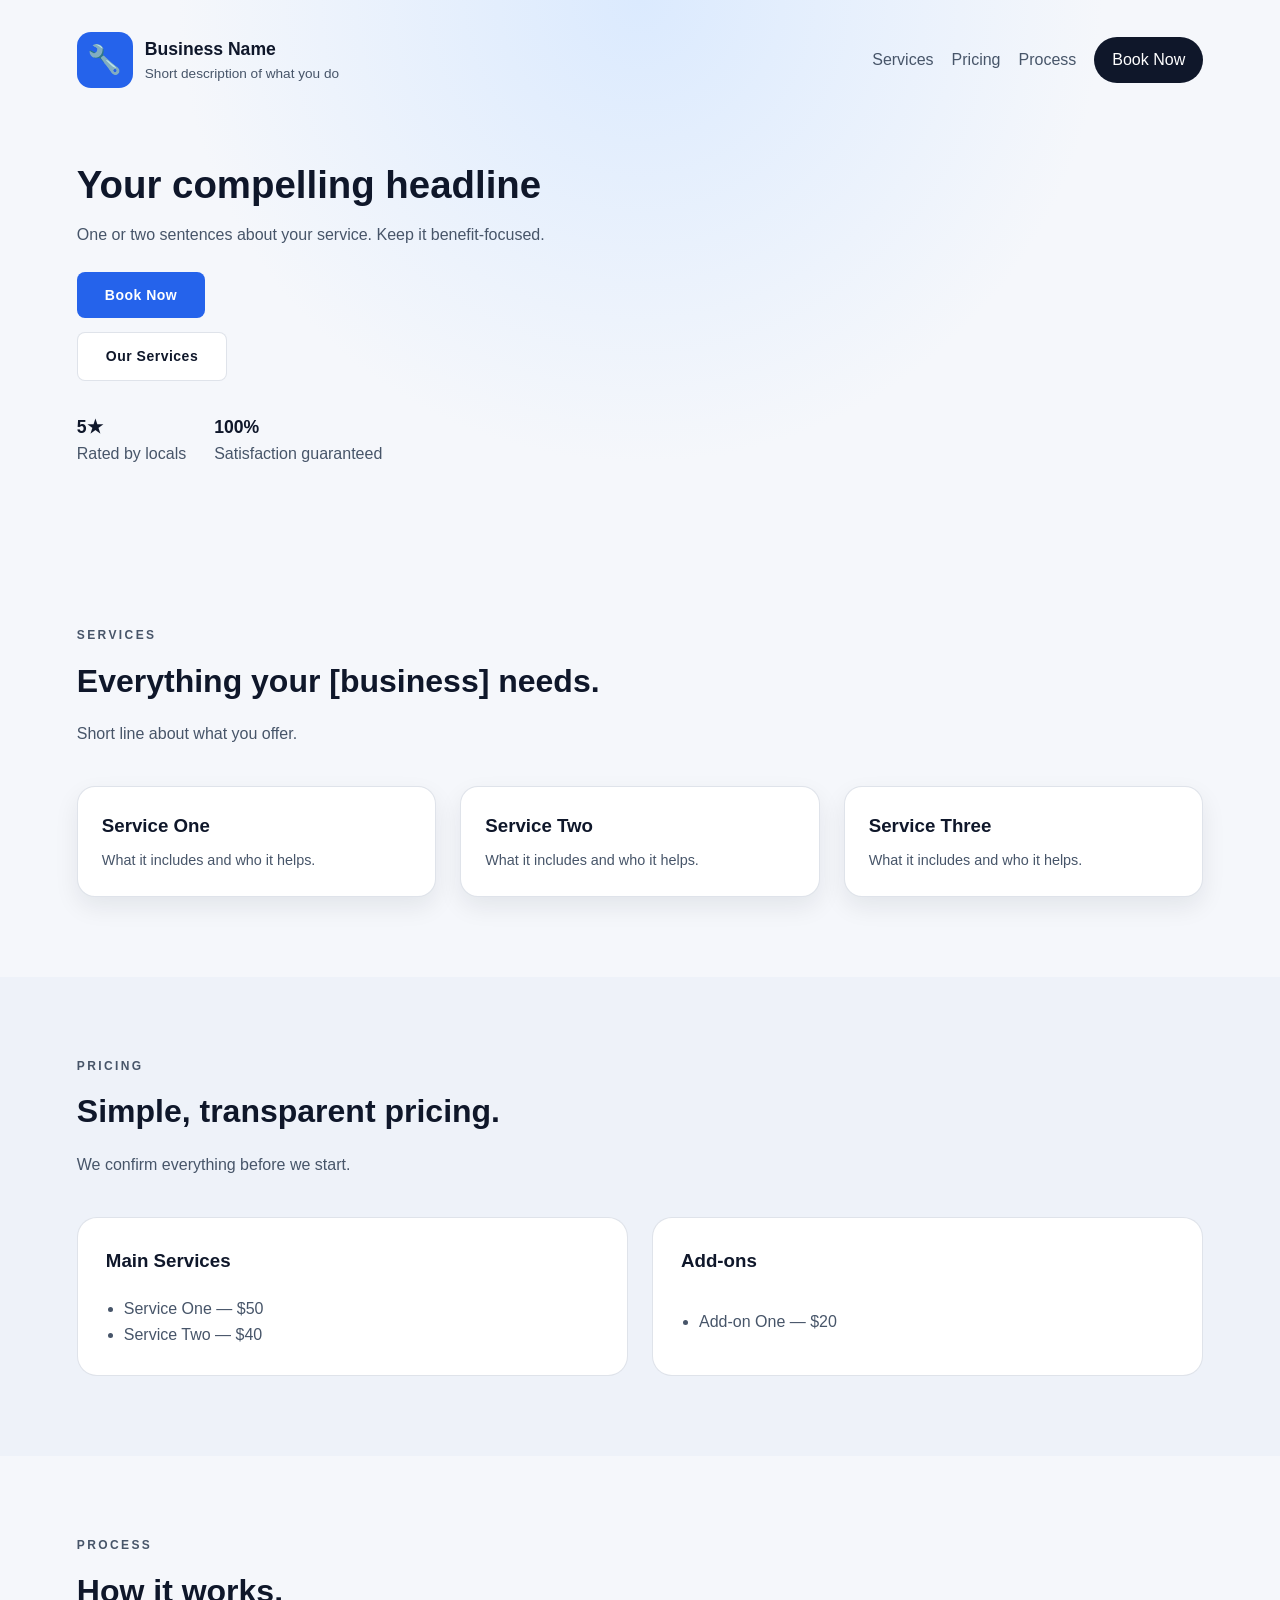
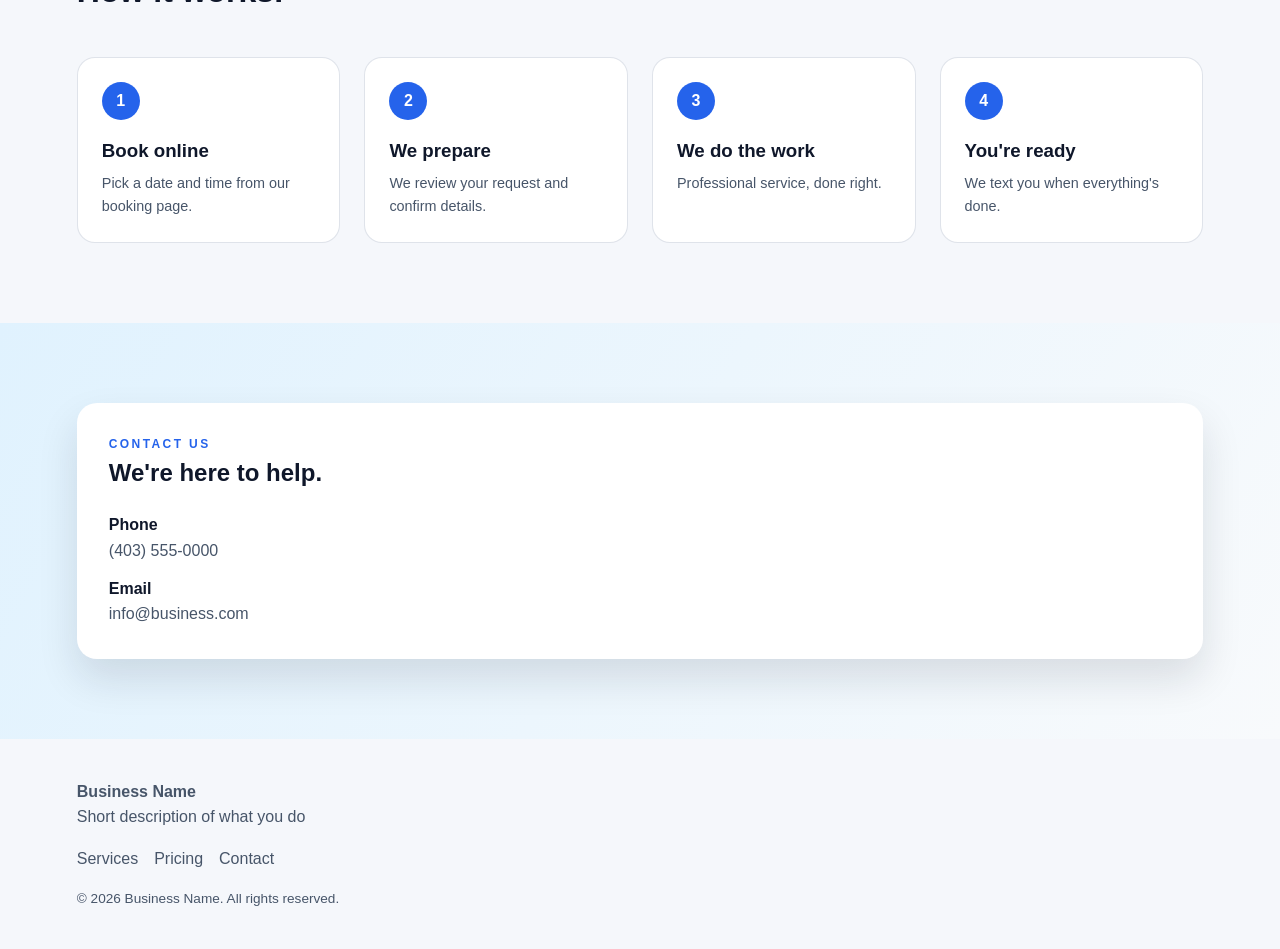
==== website/index.html @ dccd0f15 "initial template" ====
<!doctype html>
<html lang="en">
<head>
  <meta charset="UTF-8"/>
  <meta name="viewport" content="width=device-width, initial-scale=1"/>
  <title id="page-title">Loading...</title>
  <meta name="description" id="page-desc" content=""/>
  <link rel="stylesheet" href="styles.css"/>
  <script src="config.js"></script>
</head>
<body>

  <header class="site-header">
    <nav class="nav">
      <div class="brand">
        <img class="brand-mark" id="brand-logo" src="" alt="logo" style="display:none"/>
        <div class="brand-emoji" id="brand-emoji" style="display:none"></div>
        <div class="brand-text">
          <span class="brand-title" id="brand-name"></span>
          <span class="brand-subtitle" id="brand-tagline"></span>
        </div>
      </div>
      <button class="menu-toggle" aria-expanded="false" aria-controls="nav-links">Menu</button>
      <div id="nav-links" class="nav-links">
        <a href="#services">Services</a>
        <a href="#pricing">Pricing</a>
        <a href="#process">Process</a>
        <a class="nav-cta" id="nav-book" href="#">Book Now</a>
      </div>
    </nav>
    <section class="hero">
      <div class="hero-content">
        <h1 id="hero-headline"></h1>
        <p class="hero-subtitle" id="hero-sub"></p>
        <div class="hero-actions">
          <a class="btn primary" id="hero-book" href="#">Book Now</a>
          <a href="#services" class="btn ghost">Our Services</a>
        </div>
        <div class="hero-stats" id="hero-stats"></div>
      </div>
    </section>
  </header>

  <main>
    <section id="services" class="section">
      <div class="section-header">
        <p class="eyebrow" id="svc-eyebrow"></p>
        <h2 id="svc-title"></h2>
        <p id="svc-sub"></p>
      </div>
      <div class="grid services-grid" id="services-grid"></div>
    </section>

    <section id="pricing" class="section muted">
      <div class="section-header">
        <p class="eyebrow" id="price-eyebrow"></p>
        <h2 id="price-title"></h2>
        <p id="price-sub"></p>
      </div>
      <div class="grid pricing-grid" id="pricing-grid"></div>
      <p id="pricing-note" style="margin-top:1rem;display:none"></p>
    </section>

    <section id="process" class="section">
      <div class="section-header">
        <p class="eyebrow" id="proc-eyebrow"></p>
        <h2 id="proc-title"></h2>
      </div>
      <div class="grid process-grid" id="process-grid"></div>
    </section>

    <section id="contact" class="section contact">
      <div class="contact-card">
        <div class="contact-simple">
          <p class="eyebrow">Contact Us</p>
          <h2>We're here to help.</h2>
          <div class="contact-details">
            <div><strong>Phone</strong><span id="contact-phone"></span></div>
            <div><strong>Email</strong><span id="contact-email"></span></div>
          </div>
        </div>
        <div class="socials" id="socials-block">
          <p class="eyebrow">Socials</p>
          <h2>Follow along.</h2>
          <div class="social-links" id="social-links"></div>
        </div>
      </div>
    </section>
  </main>

  <footer class="site-footer">
    <div>
      <strong id="footer-name"></strong>
      <p id="footer-tagline"></p>
    </div>
    <div class="footer-links">
      <a href="#services">Services</a>
      <a href="#pricing">Pricing</a>
      <a href="#contact">Contact</a>
    </div>
    <p class="copyright" id="footer-copy"></p>
  </footer>

  <script src="script.js"></script>
  <script>
    const C = window.CLIENT;

    // --- Brand color ---
    document.documentElement.style.setProperty('--primary', C.primaryColor || '#2563eb');
    document.documentElement.style.setProperty('--primary-dark', C.primaryDark || '#1d4ed8');

    // --- Meta & title ---
    document.getElementById('page-title').textContent = C.name;
    document.getElementById('page-desc').content = C.tagline;

    // --- Nav ---
    document.getElementById('brand-name').textContent = C.name;
    document.getElementById('brand-tagline').textContent = C.tagline;
    const logoImg = document.getElementById('brand-logo');
    const logoEmoji = document.getElementById('brand-emoji');
    if (C.logoSrc) {
      logoImg.src = C.logoSrc;
      logoImg.alt = C.name + ' logo';
      logoImg.style.display = 'block';
      logoImg.onerror = function() {
        logoImg.style.display = 'none';
        logoEmoji.style.display = 'flex';
        logoEmoji.textContent = C.logoEmoji || '';
      };
    } else {
      logoEmoji.style.display = 'flex';
      logoEmoji.textContent = C.logoEmoji || '';
    }
    document.getElementById('nav-book').href = C.bookingUrl || '#';
    document.getElementById('nav-book').textContent = C.bookButtonText || 'Book Now';

    // --- Hero ---
    const hl = C.heroHeadline || '';
    const hi = C.heroHeadlineHighlight || '';
    document.getElementById('hero-headline').innerHTML = hi
      ? hl.replace(hi, '<span class="muted-word">' + hi + '</span>')
      : hl;
    document.getElementById('hero-sub').textContent = C.heroSub || '';
    document.getElementById('hero-book').href = C.bookingUrl || '#';
    document.getElementById('hero-book').textContent = C.bookButtonText || 'Book Now';
    const statsEl = document.getElementById('hero-stats');
    (C.heroStats || []).forEach(function(s) {
      statsEl.innerHTML += '<div><strong>' + s.value + '</strong><span>' + s.label + '</span></div>';
    });

    // --- Services ---
    document.getElementById('svc-eyebrow').textContent = C.servicesEyebrow || 'Services';
    document.getElementById('svc-title').textContent = C.servicesTitle || '';
    document.getElementById('svc-sub').textContent = C.servicesSub || '';
    const svcGrid = document.getElementById('services-grid');
    (C.services || []).forEach(function(s) {
      svcGrid.innerHTML += '<article class="card"><h3>' + s.name + '</h3><p>' + s.description + '</p></article>';
    });

    // --- Pricing ---
    document.getElementById('price-eyebrow').textContent = C.pricingEyebrow || 'Pricing';
    document.getElementById('price-title').textContent = C.pricingTitle || '';
    document.getElementById('price-sub').textContent = C.pricingSub || '';
    const priceGrid = document.getElementById('pricing-grid');
    (C.pricing || []).forEach(function(cat) {
      const items = (cat.items || []).map(function(i) {
        return '<li>' + i.name + ' — ' + i.price + '</li>';
      }).join('');
      priceGrid.innerHTML += '<article class="price-card"><h3>' + cat.category + '</h3><ul>' + items + '</ul></article>';
    });
    if (C.pricingNote) {
      const noteEl = document.getElementById('pricing-note');
      noteEl.textContent = C.pricingNote;
      noteEl.style.display = 'block';
    }

    // --- Process ---
    document.getElementById('proc-eyebrow').textContent = C.processEyebrow || 'Process';
    document.getElementById('proc-title').textContent = C.processTitle || '';
    const procGrid = document.getElementById('process-grid');
    (C.process || []).forEach(function(step, i) {
      procGrid.innerHTML += '<div class="step"><span>' + (i + 1) + '</span><h3>' + step.title + '</h3><p>' + step.desc + '</p></div>';
    });

    // --- Contact ---
    document.getElementById('contact-phone').textContent = C.phone || '';
    document.getElementById('contact-email').textContent = C.email || '';

    // --- Socials ---
    const socialLinks = document.getElementById('social-links');
    const socials = [
      { url: C.instagram,      label: 'Instagram', svg: '<svg viewBox="0 0 24 24" xmlns="http://www.w3.org/2000/svg"><path d="M12 2.163c3.204 0 3.584.012 4.85.07 3.252.148 4.771 1.691 4.919 4.919.058 1.265.069 1.645.069 4.849 0 3.205-.012 3.584-.069 4.849-.149 3.225-1.664 4.771-4.919 4.919-1.266.058-1.644.07-4.85.07-3.204 0-3.584-.012-4.849-.07-3.26-.149-4.771-1.699-4.919-4.92-.058-1.265-.07-1.644-.07-4.849 0-3.204.013-3.583.07-4.849.149-3.227 1.664-4.771 4.919-4.919 1.266-.057 1.645-.069 4.849-.069zM12 0C8.741 0 8.333.014 7.053.072 2.695.272.273 2.69.073 7.052.014 8.333 0 8.741 0 12c0 3.259.014 3.668.072 4.948.2 4.358 2.618 6.78 6.98 6.98C8.333 23.986 8.741 24 12 24c3.259 0 3.668-.014 4.948-.072 4.354-.2 6.782-2.618 6.979-6.98.059-1.28.073-1.689.073-4.948 0-3.259-.014-3.667-.072-4.947-.196-4.354-2.617-6.78-6.979-6.98C15.668.014 15.259 0 12 0zm0 5.838a6.162 6.162 0 100 12.324 6.162 6.162 0 000-12.324zM12 16a4 4 0 110-8 4 4 0 010 8zm6.406-11.845a1.44 1.44 0 100 2.881 1.44 1.44 0 000-2.881z"/></svg>' },
      { url: C.facebook,       label: 'Facebook',  svg: '<svg viewBox="0 0 24 24" xmlns="http://www.w3.org/2000/svg"><path d="M24 12.073c0-6.627-5.373-12-12-12s-12 5.373-12 12c0 5.99 4.388 10.954 10.125 11.854v-8.385H7.078v-3.47h3.047V9.43c0-3.007 1.792-4.669 4.533-4.669 1.312 0 2.686.235 2.686.235v2.953H15.83c-1.491 0-1.956.925-1.956 1.874v2.25h3.328l-.532 3.47h-2.796v8.385C19.612 23.027 24 18.062 24 12.073z"/></svg>' },
      { url: C.googleMapsLink, label: 'Google',    svg: '<svg viewBox="0 0 24 24" xmlns="http://www.w3.org/2000/svg"><path d="M12.48 10.92v3.28h7.84c-.24 1.84-.853 3.187-1.787 4.133-1.147 1.147-2.933 2.4-6.053 2.4-4.827 0-8.6-3.893-8.6-8.72s3.773-8.72 8.6-8.72c2.6 0 4.507 1.027 5.907 2.347l2.307-2.307C18.747 1.44 16.133 0 12.48 0 5.867 0 .307 5.387.307 12s5.56 12 12.173 12c3.573 0 6.267-1.173 8.373-3.36 2.16-2.16 2.84-5.213 2.84-7.667 0-.76-.053-1.467-.173-2.053H12.48z"/></svg>' },
    ];
    socials.forEach(function(s) {
      if (!s.url) return;
      socialLinks.innerHTML += '<a class="social-link" href="' + s.url + '" target="_blank" rel="noopener" aria-label="' + s.label + '">' + s.svg + '</a>';
    });
    if (!C.instagram && !C.facebook && !C.googleMapsLink) {
      document.getElementById('socials-block').style.display = 'none';
    }

    // --- Footer ---
    document.getElementById('footer-name').textContent = C.name;
    document.getElementById('footer-tagline').textContent = C.tagline;
    document.getElementById('footer-copy').textContent = '© ' + new Date().getFullYear() + ' ' + C.name + '. All rights reserved.';
  </script>
</body>
</html>
---- website/styles.css ----
:root {
  color-scheme: light;
  --bg: #f5f7fb;
  --bg-muted: #eef2f9;
  --text: #0f172a;
  --text-muted: #475569;
  --primary: #2563eb;          /* overridden by config.js */
  --primary-dark: #1d4ed8;     /* overridden by config.js */
  --card: #ffffff;
  --border: rgba(148, 163, 184, 0.3);
  --shadow: 0 20px 40px rgba(15, 23, 42, 0.12);
  --radius: 20px;
}

*, *::before, *::after { box-sizing: border-box; margin: 0; padding: 0; }

body {
  font-family: "Inter", "SF Pro Display", -apple-system, BlinkMacSystemFont, "Segoe UI", sans-serif;
  background: var(--bg);
  color: var(--text);
  line-height: 1.6;
}

a { color: inherit; text-decoration: none; }
img { max-width: 100%; display: block; }

.sr-only { position:absolute;width:1px;height:1px;padding:0;margin:-1px;overflow:hidden;clip:rect(0,0,0,0);white-space:nowrap;border:0; }

/* ── Header ── */
.site-header {
  background: radial-gradient(circle at top, #dbeafe 0%, var(--bg) 55%);
  padding: 32px 6vw 80px;
}

.nav {
  display: flex;
  align-items: center;
  justify-content: space-between;
  gap: 24px;
}

.brand { display: flex; align-items: center; gap: 12px; }

.brand-mark {
  width: 72px; height: 72px;
  border-radius: 14px; padding: 6px;
  object-fit: contain;
}

.brand-emoji {
  width: 56px; height: 56px;
  border-radius: 14px;
  background: var(--primary);
  display: flex; align-items: center; justify-content: center;
  font-size: 28px;
}

.brand-text { display: grid; }
.brand-title { font-weight: 700; font-size: 1.1rem; }
.brand-subtitle { font-size: 0.85rem; color: var(--text-muted); }

.nav-links { display: flex; align-items: center; gap: 18px; }
.nav-links a { font-weight: 500; color: var(--text-muted); }
.nav-links a:hover { color: var(--text); }

.nav-cta {
  padding: 10px 18px;
  border-radius: 999px;
  background: var(--text);
  color: #fff !important;
  transition: transform 0.2s ease, box-shadow 0.2s ease, background 0.2s ease;
}
.nav-cta:hover {
  transform: translateY(-1px);
  box-shadow: 0 10px 20px rgba(15,23,42,0.25);
  background: #111827 !important;
}

.menu-toggle {
  display: none;
  border: 1px solid var(--border);
  background: var(--card);
  padding: 8px 16px;
  border-radius: 999px;
  font-weight: 600;
  cursor: pointer;
}

/* ── Hero ── */
.hero {
  margin-top: 64px;
  display: grid;
  grid-template-columns: repeat(auto-fit, minmax(280px, 1fr));
  gap: 40px;
  align-items: center;
}

.hero-content h1 {
  font-size: clamp(2.4rem, 3vw, 3.5rem);
  line-height: 1.1;
  margin: 12px 0 16px;
}

.muted-word { opacity: 0.35; }

.hero-subtitle { color: var(--text-muted); max-width: 520px; }

.hero-actions {
  margin-top: 24px;
  display: flex; flex-wrap: wrap; gap: 14px;
  flex-direction: column; align-items: flex-start;
}

.hero-stats {
  display: flex; gap: 28px; margin-top: 32px;
  color: var(--text-muted); flex-wrap: wrap;
}
.hero-stats strong { display: block; font-size: 1.1rem; color: var(--text); }

/* ── Sections ── */
.eyebrow {
  text-transform: uppercase; letter-spacing: 0.2em;
  font-size: 0.75rem; color: var(--primary); font-weight: 700;
}

.section { padding: 80px 6vw; }
.section.muted { background: var(--bg-muted); }

.section-header { max-width: 720px; margin-bottom: 40px; }
.section-header h2 { font-size: clamp(2rem, 2.5vw, 2.6rem); margin: 10px 0 14px; }
.section-header p { color: var(--text-muted); }

.grid { display: grid; gap: 24px; }
.services-grid { grid-template-columns: repeat(auto-fit, minmax(220px, 1fr)); }
.pricing-grid  { grid-template-columns: repeat(auto-fit, minmax(240px, 1fr)); }
.process-grid  { grid-template-columns: repeat(auto-fit, minmax(200px, 1fr)); }

.card {
  background: var(--card); padding: 24px;
  border-radius: 18px; border: 1px solid var(--border);
  box-shadow: 0 10px 24px rgba(15,23,42,0.08);
}
.card h3 { margin-bottom: 8px; }
.card p  { color: var(--text-muted); font-size: 0.9rem; }

.price-card {
  background: var(--card); padding: 28px;
  border-radius: 20px; border: 1px solid var(--border);
  display: grid; gap: 16px;
}
.price-card h3 { margin-bottom: 4px; }
.price-card ul { padding-left: 18px; color: var(--text-muted); }

.step {
  background: var(--card); padding: 24px;
  border-radius: 18px; border: 1px solid var(--border);
}
.step span {
  width: 38px; height: 38px;
  display: grid; place-items: center;
  background: var(--primary); color: #fff;
  border-radius: 50%; margin-bottom: 16px; font-weight: 700;
}
.step h3 { margin-bottom: 6px; }
.step p  { color: var(--text-muted); font-size: 0.9rem; }

/* ── Contact ── */
.contact { background: linear-gradient(120deg, #e0f2fe 0%, #f8fafc 100%); }

.contact-card {
  background: var(--card); padding: 32px; border-radius: var(--radius);
  display: grid; grid-template-columns: repeat(auto-fit, minmax(240px, 1fr));
  gap: 32px; box-shadow: var(--shadow);
}

.contact-details { display: grid; gap: 12px; margin-top: 20px; color: var(--text-muted); }
.contact-details strong { display: block; color: var(--text); }

.social-links { display: flex; gap: 12px; margin-top: 20px; flex-wrap: wrap; }

.social-link {
  width: 48px; height: 48px;
  display: inline-flex; align-items: center; justify-content: center;
  border-radius: 12px; border: 1px solid var(--border);
  background: #fff; box-shadow: 0 10px 24px rgba(15,23,42,0.08);
  transition: transform 0.2s ease, box-shadow 0.2s ease;
}
.social-link:hover { transform: translateY(-1px); box-shadow: 0 14px 28px rgba(15,23,42,0.12); }
.social-link svg { width: 22px; height: 22px; fill: var(--text); }

/* ── Buttons ── */
.btn {
  display: inline-flex; align-items: center; justify-content: center;
  padding: 12px 28px; border-radius: 8px; font-weight: 600;
  border: 1px solid transparent; cursor: pointer;
  transition: transform 0.2s ease, box-shadow 0.2s ease, background 0.2s ease;
  font-size: 14px; letter-spacing: 0.5px;
}
.btn.primary {
  background: var(--primary); color: #fff; border: none;
}
.btn.primary:hover {
  background: var(--primary-dark);
  transform: translateY(-1px);
}
.btn.ghost {
  border: 1px solid var(--border); color: var(--text); background: #fff;
}
.btn.ghost:hover { border-color: #94a3b8; }

/* ── Footer ── */
.site-footer {
  padding: 40px 6vw; display: grid; gap: 16px; color: var(--text-muted);
}
.footer-links { display: flex; gap: 16px; }
.footer-links a { color: var(--text-muted); }
.footer-links a:hover { color: var(--text); }
.copyright { font-size: 0.85rem; }

/* ── Mobile ── */
@media (max-width: 860px) {
  .nav-links {
    display: none; flex-direction: column; align-items: flex-start;
    background: var(--card); padding: 16px; border-radius: 16px;
    box-shadow: var(--shadow); position: absolute; right: 0; top: 72px;
  }
  .nav-links.open { display: flex; }
  .menu-toggle { display: inline-flex; }
  .nav { position: relative; }
}
@media (max-width: 600px) {
  .hero-stats { gap: 16px; }
}
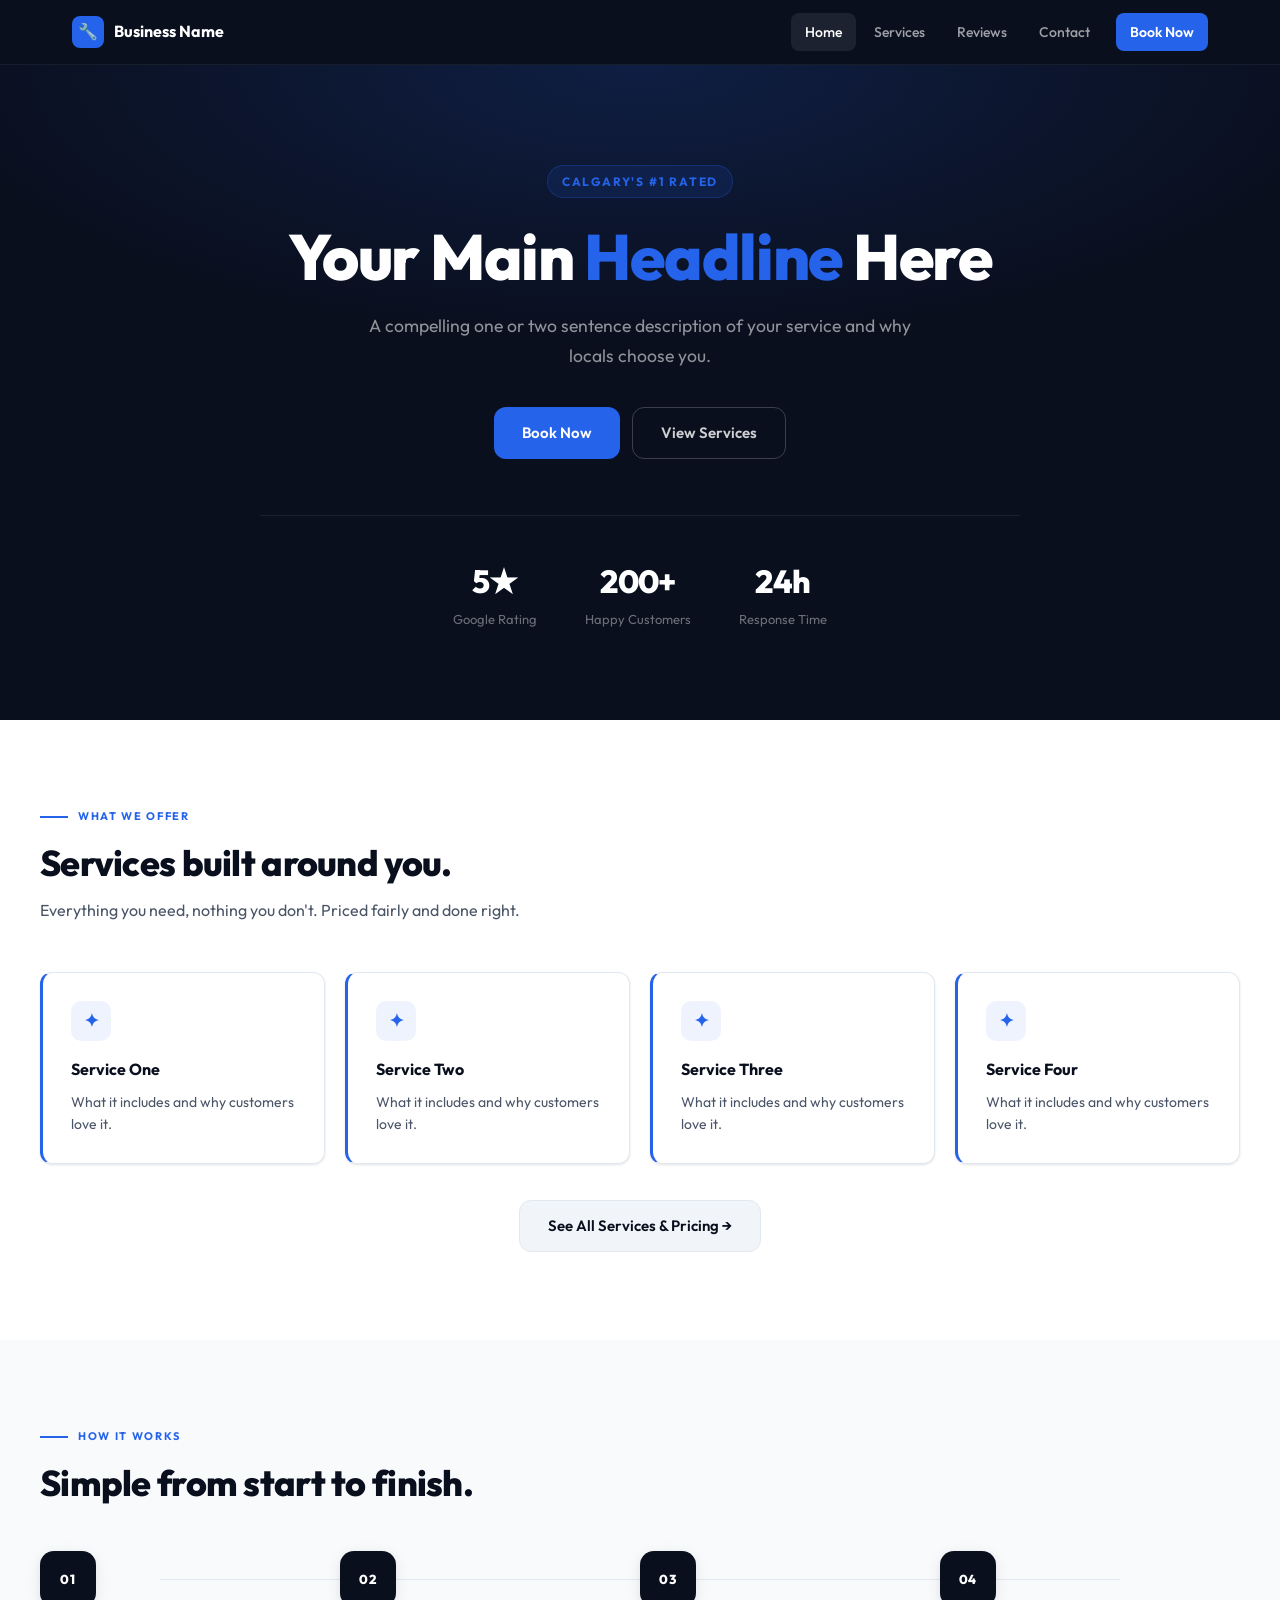
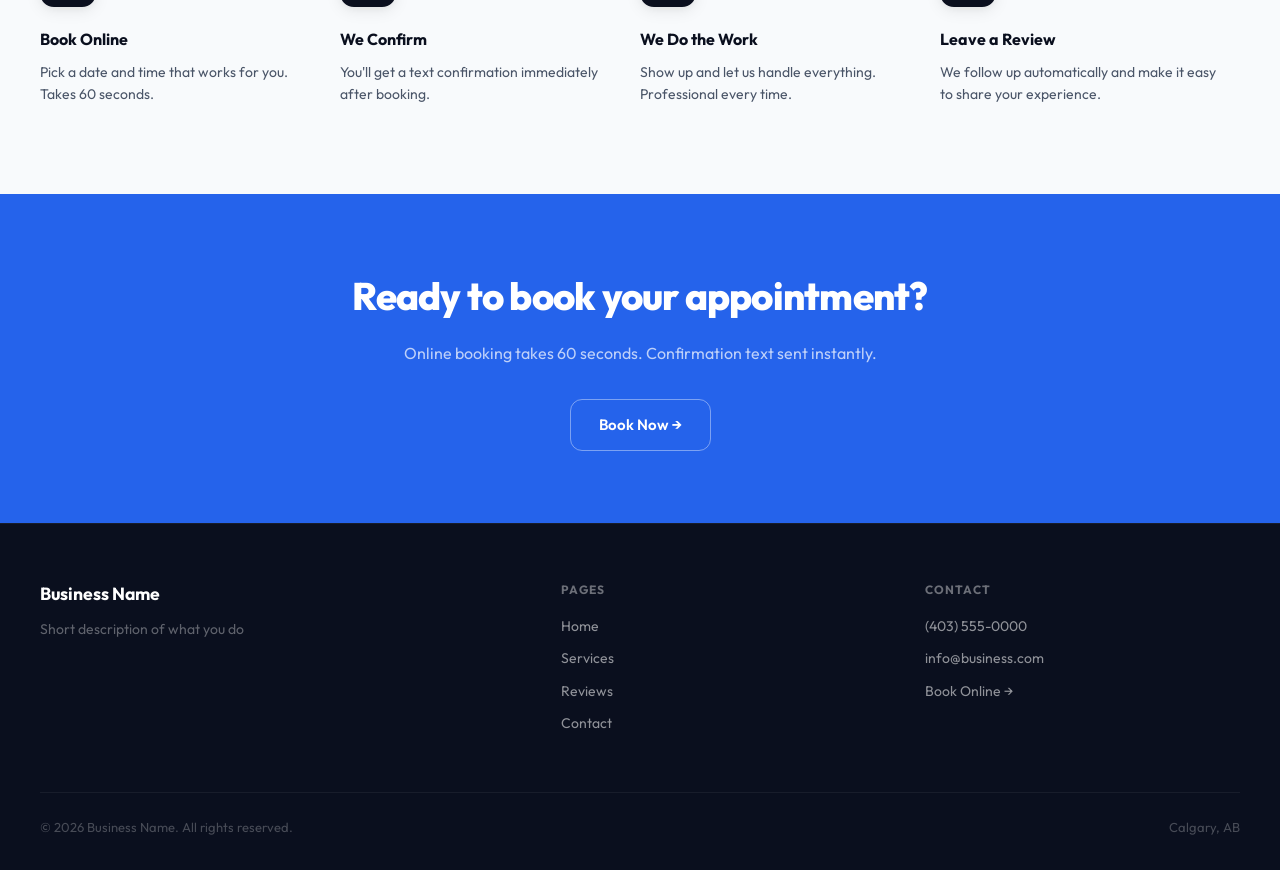
==== commit dedc4617: "multi-page template with new design" ====
--- a/website/index.html
+++ b/website/index.html
@@ -3,208 +3,100 @@
 <head>
   <meta charset="UTF-8"/>
   <meta name="viewport" content="width=device-width, initial-scale=1"/>
-  <title id="page-title">Loading...</title>
-  <meta name="description" id="page-desc" content=""/>
+  <title id="page-title">Home</title>
   <link rel="stylesheet" href="styles.css"/>
   <script src="config.js"></script>
 </head>
 <body>
 
-  <header class="site-header">
-    <nav class="nav">
-      <div class="brand">
-        <img class="brand-mark" id="brand-logo" src="" alt="logo" style="display:none"/>
-        <div class="brand-emoji" id="brand-emoji" style="display:none"></div>
-        <div class="brand-text">
-          <span class="brand-title" id="brand-name"></span>
-          <span class="brand-subtitle" id="brand-tagline"></span>
-        </div>
-      </div>
-      <button class="menu-toggle" aria-expanded="false" aria-controls="nav-links">Menu</button>
-      <div id="nav-links" class="nav-links">
-        <a href="#services">Services</a>
-        <a href="#pricing">Pricing</a>
-        <a href="#process">Process</a>
-        <a class="nav-cta" id="nav-book" href="#">Book Now</a>
-      </div>
-    </nav>
-    <section class="hero">
-      <div class="hero-content">
-        <h1 id="hero-headline"></h1>
-        <p class="hero-subtitle" id="hero-sub"></p>
-        <div class="hero-actions">
-          <a class="btn primary" id="hero-book" href="#">Book Now</a>
-          <a href="#services" class="btn ghost">Our Services</a>
-        </div>
-        <div class="hero-stats" id="hero-stats"></div>
-      </div>
-    </section>
-  </header>
+<nav class="navbar" id="navbar"></nav>
 
-  <main>
-    <section id="services" class="section">
-      <div class="section-header">
-        <p class="eyebrow" id="svc-eyebrow"></p>
-        <h2 id="svc-title"></h2>
-        <p id="svc-sub"></p>
-      </div>
-      <div class="grid services-grid" id="services-grid"></div>
-    </section>
+<!-- Hero -->
+<section class="hero">
+  <div class="hero-inner">
+    <div class="hero-eyebrow" id="hero-eyebrow"></div>
+    <h1 id="hero-h1"></h1>
+    <p class="hero-sub" id="hero-sub"></p>
+    <div class="hero-actions">
+      <a class="btn btn-primary" id="hero-book" href="#">Book Now</a>
+      <a class="btn btn-outline" href="services.html">View Services</a>
+    </div>
+    <div class="hero-stats" id="hero-stats"></div>
+  </div>
+</section>
 
-    <section id="pricing" class="section muted">
-      <div class="section-header">
-        <p class="eyebrow" id="price-eyebrow"></p>
-        <h2 id="price-title"></h2>
-        <p id="price-sub"></p>
-      </div>
-      <div class="grid pricing-grid" id="pricing-grid"></div>
-      <p id="pricing-note" style="margin-top:1rem;display:none"></p>
-    </section>
+<!-- Services preview -->
+<section class="section">
+  <div class="wrap">
+    <div class="section-label"><span id="svc-eyebrow"></span></div>
+    <h2 class="section-title" id="svc-title"></h2>
+    <p class="section-sub" id="svc-sub"></p>
+    <div class="services-grid" id="services-grid"></div>
+    <div style="margin-top:36px;text-align:center">
+      <a href="services.html" class="btn btn-light">See All Services & Pricing →</a>
+    </div>
+  </div>
+</section>
 
-    <section id="process" class="section">
-      <div class="section-header">
-        <p class="eyebrow" id="proc-eyebrow"></p>
-        <h2 id="proc-title"></h2>
-      </div>
-      <div class="grid process-grid" id="process-grid"></div>
-    </section>
+<!-- Process -->
+<section class="section section-alt">
+  <div class="wrap">
+    <div class="section-label"><span id="proc-eyebrow"></span></div>
+    <h2 class="section-title" id="proc-title"></h2>
+    <div class="process-list" id="process-list"></div>
+  </div>
+</section>
 
-    <section id="contact" class="section contact">
-      <div class="contact-card">
-        <div class="contact-simple">
-          <p class="eyebrow">Contact Us</p>
-          <h2>We're here to help.</h2>
-          <div class="contact-details">
-            <div><strong>Phone</strong><span id="contact-phone"></span></div>
-            <div><strong>Email</strong><span id="contact-email"></span></div>
-          </div>
-        </div>
-        <div class="socials" id="socials-block">
-          <p class="eyebrow">Socials</p>
-          <h2>Follow along.</h2>
-          <div class="social-links" id="social-links"></div>
-        </div>
-      </div>
-    </section>
-  </main>
+<!-- CTA band -->
+<section class="cta-band">
+  <div class="wrap-narrow">
+    <h2>Ready to book your appointment?</h2>
+    <p>Online booking takes 60 seconds. Confirmation text sent instantly.</p>
+    <a class="btn btn-outline" id="cta-book" href="#">Book Now →</a>
+  </div>
+</section>
 
-  <footer class="site-footer">
-    <div>
-      <strong id="footer-name"></strong>
-      <p id="footer-tagline"></p>
-    </div>
-    <div class="footer-links">
-      <a href="#services">Services</a>
-      <a href="#pricing">Pricing</a>
-      <a href="#contact">Contact</a>
-    </div>
-    <p class="copyright" id="footer-copy"></p>
-  </footer>
+<footer class="footer" id="footer"></footer>
 
-  <script src="script.js"></script>
-  <script>
-    const C = window.CLIENT;
+<script src="components.js"></script>
+<script>
+  const C = window.CLIENT;
+  document.documentElement.style.setProperty('--primary', C.primaryColor || '#2563eb');
+  document.documentElement.style.setProperty('--primary-dark', C.primaryDark || '#1d4ed8');
+  document.getElementById('page-title').textContent = C.name + ' — Home';
 
-    // --- Brand color ---
-    document.documentElement.style.setProperty('--primary', C.primaryColor || '#2563eb');
-    document.documentElement.style.setProperty('--primary-dark', C.primaryDark || '#1d4ed8');
+  renderNav('index.html');
+  renderFooter();
 
-    // --- Meta & title ---
-    document.getElementById('page-title').textContent = C.name;
-    document.getElementById('page-desc').content = C.tagline;
+  // Hero
+  document.getElementById('hero-eyebrow').textContent = C.heroEyebrow || '';
+  const hl = C.heroHeadline || '', hi = C.heroHighlight || '';
+  document.getElementById('hero-h1').innerHTML = hi
+    ? hl.replace(hi, '<span class="hl">' + hi + '</span>') : hl;
+  document.getElementById('hero-sub').textContent = C.heroSub || '';
+  document.getElementById('hero-book').href = C.bookingUrl || '#';
+  document.getElementById('cta-book').href = C.bookingUrl || '#';
+  const statsEl = document.getElementById('hero-stats');
+  (C.heroStats || []).forEach(function(s) {
+    statsEl.innerHTML += '<div><div class="hero-stat-val">' + s.value + '</div><div class="hero-stat-lbl">' + s.label + '</div></div>';
+  });
 
-    // --- Nav ---
-    document.getElementById('brand-name').textContent = C.name;
-    document.getElementById('brand-tagline').textContent = C.tagline;
-    const logoImg = document.getElementById('brand-logo');
-    const logoEmoji = document.getElementById('brand-emoji');
-    if (C.logoSrc) {
-      logoImg.src = C.logoSrc;
-      logoImg.alt = C.name + ' logo';
-      logoImg.style.display = 'block';
-      logoImg.onerror = function() {
-        logoImg.style.display = 'none';
-        logoEmoji.style.display = 'flex';
-        logoEmoji.textContent = C.logoEmoji || '';
-      };
-    } else {
-      logoEmoji.style.display = 'flex';
-      logoEmoji.textContent = C.logoEmoji || '';
-    }
-    document.getElementById('nav-book').href = C.bookingUrl || '#';
-    document.getElementById('nav-book').textContent = C.bookButtonText || 'Book Now';
+  // Services (first 4)
+  document.getElementById('svc-eyebrow').textContent = C.servicesEyebrow || 'Services';
+  document.getElementById('svc-title').textContent = C.servicesTitle || '';
+  document.getElementById('svc-sub').textContent = C.servicesSub || '';
+  const svcGrid = document.getElementById('services-grid');
+  (C.services || []).slice(0, 4).forEach(function(s) {
+    svcGrid.innerHTML += '<div class="service-card"><div class="service-icon">' + (s.icon || '✦') + '</div><h3>' + s.name + '</h3><p>' + s.description + '</p></div>';
+  });
 
-    // --- Hero ---
-    const hl = C.heroHeadline || '';
-    const hi = C.heroHeadlineHighlight || '';
-    document.getElementById('hero-headline').innerHTML = hi
-      ? hl.replace(hi, '<span class="muted-word">' + hi + '</span>')
-      : hl;
-    document.getElementById('hero-sub').textContent = C.heroSub || '';
-    document.getElementById('hero-book').href = C.bookingUrl || '#';
-    document.getElementById('hero-book').textContent = C.bookButtonText || 'Book Now';
-    const statsEl = document.getElementById('hero-stats');
-    (C.heroStats || []).forEach(function(s) {
-      statsEl.innerHTML += '<div><strong>' + s.value + '</strong><span>' + s.label + '</span></div>';
-    });
-
-    // --- Services ---
-    document.getElementById('svc-eyebrow').textContent = C.servicesEyebrow || 'Services';
-    document.getElementById('svc-title').textContent = C.servicesTitle || '';
-    document.getElementById('svc-sub').textContent = C.servicesSub || '';
-    const svcGrid = document.getElementById('services-grid');
-    (C.services || []).forEach(function(s) {
-      svcGrid.innerHTML += '<article class="card"><h3>' + s.name + '</h3><p>' + s.description + '</p></article>';
-    });
-
-    // --- Pricing ---
-    document.getElementById('price-eyebrow').textContent = C.pricingEyebrow || 'Pricing';
-    document.getElementById('price-title').textContent = C.pricingTitle || '';
-    document.getElementById('price-sub').textContent = C.pricingSub || '';
-    const priceGrid = document.getElementById('pricing-grid');
-    (C.pricing || []).forEach(function(cat) {
-      const items = (cat.items || []).map(function(i) {
-        return '<li>' + i.name + ' — ' + i.price + '</li>';
-      }).join('');
-      priceGrid.innerHTML += '<article class="price-card"><h3>' + cat.category + '</h3><ul>' + items + '</ul></article>';
-    });
-    if (C.pricingNote) {
-      const noteEl = document.getElementById('pricing-note');
-      noteEl.textContent = C.pricingNote;
-      noteEl.style.display = 'block';
-    }
-
-    // --- Process ---
-    document.getElementById('proc-eyebrow').textContent = C.processEyebrow || 'Process';
-    document.getElementById('proc-title').textContent = C.processTitle || '';
-    const procGrid = document.getElementById('process-grid');
-    (C.process || []).forEach(function(step, i) {
-      procGrid.innerHTML += '<div class="step"><span>' + (i + 1) + '</span><h3>' + step.title + '</h3><p>' + step.desc + '</p></div>';
-    });
-
-    // --- Contact ---
-    document.getElementById('contact-phone').textContent = C.phone || '';
-    document.getElementById('contact-email').textContent = C.email || '';
-
-    // --- Socials ---
-    const socialLinks = document.getElementById('social-links');
-    const socials = [
-      { url: C.instagram,      label: 'Instagram', svg: '<svg viewBox="0 0 24 24" xmlns="http://www.w3.org/2000/svg"><path d="M12 2.163c3.204 0 3.584.012 4.85.07 3.252.148 4.771 1.691 4.919 4.919.058 1.265.069 1.645.069 4.849 0 3.205-.012 3.584-.069 4.849-.149 3.225-1.664 4.771-4.919 4.919-1.266.058-1.644.07-4.85.07-3.204 0-3.584-.012-4.849-.07-3.26-.149-4.771-1.699-4.919-4.92-.058-1.265-.07-1.644-.07-4.849 0-3.204.013-3.583.07-4.849.149-3.227 1.664-4.771 4.919-4.919 1.266-.057 1.645-.069 4.849-.069zM12 0C8.741 0 8.333.014 7.053.072 2.695.272.273 2.69.073 7.052.014 8.333 0 8.741 0 12c0 3.259.014 3.668.072 4.948.2 4.358 2.618 6.78 6.98 6.98C8.333 23.986 8.741 24 12 24c3.259 0 3.668-.014 4.948-.072 4.354-.2 6.782-2.618 6.979-6.98.059-1.28.073-1.689.073-4.948 0-3.259-.014-3.667-.072-4.947-.196-4.354-2.617-6.78-6.979-6.98C15.668.014 15.259 0 12 0zm0 5.838a6.162 6.162 0 100 12.324 6.162 6.162 0 000-12.324zM12 16a4 4 0 110-8 4 4 0 010 8zm6.406-11.845a1.44 1.44 0 100 2.881 1.44 1.44 0 000-2.881z"/></svg>' },
-      { url: C.facebook,       label: 'Facebook',  svg: '<svg viewBox="0 0 24 24" xmlns="http://www.w3.org/2000/svg"><path d="M24 12.073c0-6.627-5.373-12-12-12s-12 5.373-12 12c0 5.99 4.388 10.954 10.125 11.854v-8.385H7.078v-3.47h3.047V9.43c0-3.007 1.792-4.669 4.533-4.669 1.312 0 2.686.235 2.686.235v2.953H15.83c-1.491 0-1.956.925-1.956 1.874v2.25h3.328l-.532 3.47h-2.796v8.385C19.612 23.027 24 18.062 24 12.073z"/></svg>' },
-      { url: C.googleMapsLink, label: 'Google',    svg: '<svg viewBox="0 0 24 24" xmlns="http://www.w3.org/2000/svg"><path d="M12.48 10.92v3.28h7.84c-.24 1.84-.853 3.187-1.787 4.133-1.147 1.147-2.933 2.4-6.053 2.4-4.827 0-8.6-3.893-8.6-8.72s3.773-8.72 8.6-8.72c2.6 0 4.507 1.027 5.907 2.347l2.307-2.307C18.747 1.44 16.133 0 12.48 0 5.867 0 .307 5.387.307 12s5.56 12 12.173 12c3.573 0 6.267-1.173 8.373-3.36 2.16-2.16 2.84-5.213 2.84-7.667 0-.76-.053-1.467-.173-2.053H12.48z"/></svg>' },
-    ];
-    socials.forEach(function(s) {
-      if (!s.url) return;
-      socialLinks.innerHTML += '<a class="social-link" href="' + s.url + '" target="_blank" rel="noopener" aria-label="' + s.label + '">' + s.svg + '</a>';
-    });
-    if (!C.instagram && !C.facebook && !C.googleMapsLink) {
-      document.getElementById('socials-block').style.display = 'none';
-    }
-
-    // --- Footer ---
-    document.getElementById('footer-name').textContent = C.name;
-    document.getElementById('footer-tagline').textContent = C.tagline;
-    document.getElementById('footer-copy').textContent = '© ' + new Date().getFullYear() + ' ' + C.name + '. All rights reserved.';
-  </script>
+  // Process
+  document.getElementById('proc-eyebrow').textContent = C.processEyebrow || 'Process';
+  document.getElementById('proc-title').textContent = C.processTitle || '';
+  const procList = document.getElementById('process-list');
+  (C.process || []).forEach(function(step) {
+    procList.innerHTML += '<div class="process-step"><div class="step-num">' + step.icon + '</div><h3>' + step.title + '</h3><p>' + step.desc + '</p></div>';
+  });
+</script>
 </body>
 </html>
--- a/website/styles.css
+++ b/website/styles.css
@@ -1,233 +1,405 @@
+@import url('https://fonts.googleapis.com/css2?family=Outfit:wght@300;400;500;600;700;800&display=swap');
+
 :root {
-  color-scheme: light;
-  --bg: #f5f7fb;
-  --bg-muted: #eef2f9;
-  --text: #0f172a;
-  --text-muted: #475569;
-  --primary: #2563eb;          /* overridden by config.js */
-  --primary-dark: #1d4ed8;     /* overridden by config.js */
-  --card: #ffffff;
-  --border: rgba(148, 163, 184, 0.3);
-  --shadow: 0 20px 40px rgba(15, 23, 42, 0.12);
-  --radius: 20px;
+  --primary:      #2563eb;
+  --primary-dark: #1d4ed8;
+  --dark:         #0a0f1e;
+  --dark2:        #1a2035;
+  --text:         #0a0f1e;
+  --text2:        #4a5568;
+  --text3:        #94a3b8;
+  --bg:           #ffffff;
+  --bg2:          #f8fafc;
+  --bg3:          #f1f5f9;
+  --border:       #e2e8f0;
+  --card:         #ffffff;
+  --radius:       12px;
+  --shadow-sm:    0 1px 3px rgba(0,0,0,0.08), 0 1px 2px rgba(0,0,0,0.04);
+  --shadow:       0 4px 16px rgba(0,0,0,0.08), 0 2px 6px rgba(0,0,0,0.04);
+  --shadow-lg:    0 20px 48px rgba(0,0,0,0.10), 0 8px 16px rgba(0,0,0,0.06);
 }
 
 *, *::before, *::after { box-sizing: border-box; margin: 0; padding: 0; }
 
+html { scroll-behavior: smooth; }
+
 body {
-  font-family: "Inter", "SF Pro Display", -apple-system, BlinkMacSystemFont, "Segoe UI", sans-serif;
+  font-family: 'Outfit', -apple-system, sans-serif;
   background: var(--bg);
   color: var(--text);
   line-height: 1.6;
+  -webkit-font-smoothing: antialiased;
 }
 
 a { color: inherit; text-decoration: none; }
 img { max-width: 100%; display: block; }
 
-.sr-only { position:absolute;width:1px;height:1px;padding:0;margin:-1px;overflow:hidden;clip:rect(0,0,0,0);white-space:nowrap;border:0; }
-
-/* ── Header ── */
-.site-header {
-  background: radial-gradient(circle at top, #dbeafe 0%, var(--bg) 55%);
-  padding: 32px 6vw 80px;
-}
-
-.nav {
-  display: flex;
-  align-items: center;
-  justify-content: space-between;
-  gap: 24px;
-}
-
-.brand { display: flex; align-items: center; gap: 12px; }
-
-.brand-mark {
-  width: 72px; height: 72px;
-  border-radius: 14px; padding: 6px;
-  object-fit: contain;
-}
-
-.brand-emoji {
-  width: 56px; height: 56px;
-  border-radius: 14px;
-  background: var(--primary);
-  display: flex; align-items: center; justify-content: center;
-  font-size: 28px;
-}
-
-.brand-text { display: grid; }
-.brand-title { font-weight: 700; font-size: 1.1rem; }
-.brand-subtitle { font-size: 0.85rem; color: var(--text-muted); }
-
-.nav-links { display: flex; align-items: center; gap: 18px; }
-.nav-links a { font-weight: 500; color: var(--text-muted); }
-.nav-links a:hover { color: var(--text); }
-
+/* ── Navbar ── */
+.navbar {
+  position: sticky; top: 0; z-index: 100;
+  background: var(--dark);
+  border-bottom: 1px solid rgba(255,255,255,0.06);
+}
+.nav-inner {
+  max-width: 1200px; margin: 0 auto;
+  padding: 0 32px;
+  display: flex; align-items: center; justify-content: space-between;
+  height: 64px;
+}
+.nav-brand {
+  display: flex; align-items: center; gap: 10px;
+  font-weight: 700; font-size: 1rem; color: #fff;
+}
+.nav-brand-emoji {
+  width: 32px; height: 32px; border-radius: 8px;
+  background: var(--primary); display: flex;
+  align-items: center; justify-content: center; font-size: 16px;
+}
+.nav-brand-img {
+  width: 32px; height: 32px; border-radius: 8px; object-fit: contain;
+}
+.nav-links {
+  display: flex; align-items: center; gap: 4px;
+}
+.nav-links a {
+  padding: 8px 14px; border-radius: 8px;
+  font-size: 14px; font-weight: 500; color: rgba(255,255,255,0.6);
+  transition: all 0.15s;
+}
+.nav-links a:hover, .nav-links a.active {
+  color: #fff; background: rgba(255,255,255,0.08);
+}
 .nav-cta {
-  padding: 10px 18px;
-  border-radius: 999px;
-  background: var(--text);
+  background: var(--primary) !important;
   color: #fff !important;
-  transition: transform 0.2s ease, box-shadow 0.2s ease, background 0.2s ease;
-}
-.nav-cta:hover {
-  transform: translateY(-1px);
-  box-shadow: 0 10px 20px rgba(15,23,42,0.25);
-  background: #111827 !important;
-}
-
-.menu-toggle {
-  display: none;
-  border: 1px solid var(--border);
-  background: var(--card);
-  padding: 8px 16px;
-  border-radius: 999px;
-  font-weight: 600;
-  cursor: pointer;
+  margin-left: 8px;
+  font-weight: 600 !important;
+}
+.nav-cta:hover { background: var(--primary-dark) !important; }
+.nav-toggle {
+  display: none; background: none; border: none;
+  color: rgba(255,255,255,0.7); font-size: 22px; cursor: pointer;
+  padding: 4px 8px;
 }
 
 /* ── Hero ── */
 .hero {
-  margin-top: 64px;
-  display: grid;
-  grid-template-columns: repeat(auto-fit, minmax(280px, 1fr));
-  gap: 40px;
-  align-items: center;
-}
-
-.hero-content h1 {
-  font-size: clamp(2.4rem, 3vw, 3.5rem);
-  line-height: 1.1;
-  margin: 12px 0 16px;
-}
-
-.muted-word { opacity: 0.35; }
-
-.hero-subtitle { color: var(--text-muted); max-width: 520px; }
-
+  background: var(--dark);
+  padding: 100px 32px 90px;
+  text-align: center;
+  position: relative; overflow: hidden;
+}
+.hero::before {
+  content: '';
+  position: absolute; inset: 0;
+  background: radial-gradient(ellipse 80% 60% at 50% 0%, rgba(37,99,235,0.18) 0%, transparent 70%);
+  pointer-events: none;
+}
+.hero-inner { max-width: 760px; margin: 0 auto; position: relative; z-index: 1; }
+.hero-eyebrow {
+  display: inline-block;
+  font-size: 12px; font-weight: 700; letter-spacing: 0.15em; text-transform: uppercase;
+  color: var(--primary); background: rgba(37,99,235,0.12);
+  border: 1px solid rgba(37,99,235,0.25);
+  padding: 6px 14px; border-radius: 999px; margin-bottom: 24px;
+}
+.hero h1 {
+  font-size: clamp(2.8rem, 5vw, 4.2rem);
+  font-weight: 800; line-height: 1.08; letter-spacing: -0.02em;
+  color: #fff; margin-bottom: 20px;
+}
+.hero h1 .hl { color: var(--primary); }
+.hero-sub {
+  font-size: 1.1rem; color: rgba(255,255,255,0.55);
+  max-width: 580px; margin: 0 auto 36px; line-height: 1.7;
+}
 .hero-actions {
-  margin-top: 24px;
-  display: flex; flex-wrap: wrap; gap: 14px;
-  flex-direction: column; align-items: flex-start;
-}
-
+  display: flex; gap: 12px; justify-content: center; flex-wrap: wrap;
+  margin-bottom: 56px;
+}
 .hero-stats {
-  display: flex; gap: 28px; margin-top: 32px;
-  color: var(--text-muted); flex-wrap: wrap;
-}
-.hero-stats strong { display: block; font-size: 1.1rem; color: var(--text); }
-
-/* ── Sections ── */
-.eyebrow {
-  text-transform: uppercase; letter-spacing: 0.2em;
-  font-size: 0.75rem; color: var(--primary); font-weight: 700;
-}
-
-.section { padding: 80px 6vw; }
-.section.muted { background: var(--bg-muted); }
-
-.section-header { max-width: 720px; margin-bottom: 40px; }
-.section-header h2 { font-size: clamp(2rem, 2.5vw, 2.6rem); margin: 10px 0 14px; }
-.section-header p { color: var(--text-muted); }
-
-.grid { display: grid; gap: 24px; }
-.services-grid { grid-template-columns: repeat(auto-fit, minmax(220px, 1fr)); }
-.pricing-grid  { grid-template-columns: repeat(auto-fit, minmax(240px, 1fr)); }
-.process-grid  { grid-template-columns: repeat(auto-fit, minmax(200px, 1fr)); }
-
-.card {
-  background: var(--card); padding: 24px;
-  border-radius: 18px; border: 1px solid var(--border);
-  box-shadow: 0 10px 24px rgba(15,23,42,0.08);
-}
-.card h3 { margin-bottom: 8px; }
-.card p  { color: var(--text-muted); font-size: 0.9rem; }
-
-.price-card {
-  background: var(--card); padding: 28px;
-  border-radius: 20px; border: 1px solid var(--border);
-  display: grid; gap: 16px;
-}
-.price-card h3 { margin-bottom: 4px; }
-.price-card ul { padding-left: 18px; color: var(--text-muted); }
-
-.step {
-  background: var(--card); padding: 24px;
-  border-radius: 18px; border: 1px solid var(--border);
-}
-.step span {
-  width: 38px; height: 38px;
-  display: grid; place-items: center;
-  background: var(--primary); color: #fff;
-  border-radius: 50%; margin-bottom: 16px; font-weight: 700;
-}
-.step h3 { margin-bottom: 6px; }
-.step p  { color: var(--text-muted); font-size: 0.9rem; }
-
-/* ── Contact ── */
-.contact { background: linear-gradient(120deg, #e0f2fe 0%, #f8fafc 100%); }
-
-.contact-card {
-  background: var(--card); padding: 32px; border-radius: var(--radius);
-  display: grid; grid-template-columns: repeat(auto-fit, minmax(240px, 1fr));
-  gap: 32px; box-shadow: var(--shadow);
-}
-
-.contact-details { display: grid; gap: 12px; margin-top: 20px; color: var(--text-muted); }
-.contact-details strong { display: block; color: var(--text); }
-
-.social-links { display: flex; gap: 12px; margin-top: 20px; flex-wrap: wrap; }
-
-.social-link {
-  width: 48px; height: 48px;
-  display: inline-flex; align-items: center; justify-content: center;
-  border-radius: 12px; border: 1px solid var(--border);
-  background: #fff; box-shadow: 0 10px 24px rgba(15,23,42,0.08);
-  transition: transform 0.2s ease, box-shadow 0.2s ease;
-}
-.social-link:hover { transform: translateY(-1px); box-shadow: 0 14px 28px rgba(15,23,42,0.12); }
-.social-link svg { width: 22px; height: 22px; fill: var(--text); }
+  display: flex; justify-content: center; gap: 48px; flex-wrap: wrap;
+  border-top: 1px solid rgba(255,255,255,0.08); padding-top: 40px;
+}
+.hero-stat-val {
+  font-size: 2rem; font-weight: 800; color: #fff; letter-spacing: -0.02em;
+}
+.hero-stat-lbl {
+  font-size: 13px; color: rgba(255,255,255,0.4); margin-top: 2px;
+}
 
 /* ── Buttons ── */
 .btn {
   display: inline-flex; align-items: center; justify-content: center;
-  padding: 12px 28px; border-radius: 8px; font-weight: 600;
-  border: 1px solid transparent; cursor: pointer;
-  transition: transform 0.2s ease, box-shadow 0.2s ease, background 0.2s ease;
-  font-size: 14px; letter-spacing: 0.5px;
-}
-.btn.primary {
-  background: var(--primary); color: #fff; border: none;
-}
-.btn.primary:hover {
-  background: var(--primary-dark);
-  transform: translateY(-1px);
-}
-.btn.ghost {
-  border: 1px solid var(--border); color: var(--text); background: #fff;
-}
-.btn.ghost:hover { border-color: #94a3b8; }
+  padding: 13px 28px; border-radius: var(--radius);
+  font-family: 'Outfit', sans-serif; font-size: 15px; font-weight: 600;
+  border: none; cursor: pointer;
+  transition: all 0.15s; white-space: nowrap;
+}
+.btn-primary {
+  background: var(--primary); color: #fff;
+}
+.btn-primary:hover { background: var(--primary-dark); transform: translateY(-1px); box-shadow: 0 8px 24px rgba(37,99,235,0.3); }
+.btn-outline {
+  background: transparent; color: rgba(255,255,255,0.8);
+  border: 1.5px solid rgba(255,255,255,0.2);
+}
+.btn-outline:hover { border-color: rgba(255,255,255,0.5); color: #fff; }
+.btn-dark {
+  background: var(--dark); color: #fff;
+}
+.btn-dark:hover { background: var(--dark2); transform: translateY(-1px); }
+.btn-light {
+  background: var(--bg3); color: var(--text); border: 1.5px solid var(--border);
+}
+.btn-light:hover { background: var(--bg2); }
+
+/* ── Page header (inner pages) ── */
+.page-header {
+  background: var(--dark); padding: 64px 32px 60px; text-align: center;
+  position: relative; overflow: hidden;
+}
+.page-header::before {
+  content: ''; position: absolute; inset: 0;
+  background: radial-gradient(ellipse 60% 80% at 50% 0%, rgba(37,99,235,0.15) 0%, transparent 70%);
+  pointer-events: none;
+}
+.page-header-inner { max-width: 640px; margin: 0 auto; position: relative; z-index: 1; }
+.page-eyebrow {
+  display: inline-block; font-size: 11px; font-weight: 700;
+  letter-spacing: 0.15em; text-transform: uppercase;
+  color: var(--primary); margin-bottom: 16px;
+}
+.page-header h1 {
+  font-size: clamp(2rem, 3.5vw, 3rem); font-weight: 800;
+  color: #fff; letter-spacing: -0.02em; margin-bottom: 14px;
+}
+.page-header p {
+  font-size: 1rem; color: rgba(255,255,255,0.5); line-height: 1.7;
+}
+
+/* ── Sections ── */
+.section { padding: 88px 32px; }
+.section-alt { background: var(--bg2); }
+.section-dark { background: var(--dark); }
+.wrap { max-width: 1200px; margin: 0 auto; }
+.wrap-narrow { max-width: 820px; margin: 0 auto; }
+
+.section-label {
+  display: flex; align-items: center; gap: 10px; margin-bottom: 16px;
+}
+.section-label::before {
+  content: ''; display: block; width: 28px; height: 2px; background: var(--primary);
+}
+.section-label span {
+  font-size: 11px; font-weight: 700; letter-spacing: 0.15em;
+  text-transform: uppercase; color: var(--primary);
+}
+.section-title {
+  font-size: clamp(1.8rem, 2.8vw, 2.5rem); font-weight: 800;
+  letter-spacing: -0.02em; margin-bottom: 14px; line-height: 1.15;
+}
+.section-sub {
+  font-size: 1rem; color: var(--text2); max-width: 560px; line-height: 1.7;
+}
+
+/* ── Service cards ── */
+.services-grid {
+  display: grid;
+  grid-template-columns: repeat(auto-fit, minmax(260px, 1fr));
+  gap: 20px; margin-top: 48px;
+}
+.service-card {
+  background: var(--card); border: 1px solid var(--border);
+  border-radius: var(--radius); padding: 28px;
+  border-left: 3px solid var(--primary);
+  box-shadow: var(--shadow-sm);
+  transition: all 0.2s;
+}
+.service-card:hover {
+  box-shadow: var(--shadow); transform: translateY(-2px);
+  border-left-color: var(--primary-dark);
+}
+.service-icon {
+  width: 40px; height: 40px; border-radius: 10px;
+  background: rgba(37,99,235,0.08); color: var(--primary);
+  display: flex; align-items: center; justify-content: center;
+  font-size: 18px; font-weight: 700; margin-bottom: 16px;
+}
+.service-card h3 { font-size: 1rem; font-weight: 700; margin-bottom: 8px; }
+.service-card p  { font-size: 14px; color: var(--text2); line-height: 1.6; }
+
+/* ── Pricing ── */
+.pricing-grid {
+  display: grid;
+  grid-template-columns: repeat(auto-fit, minmax(260px, 1fr));
+  gap: 20px; margin-top: 48px;
+}
+.price-card {
+  background: var(--card); border: 1px solid var(--border);
+  border-radius: var(--radius); padding: 28px 28px 32px;
+  box-shadow: var(--shadow-sm);
+}
+.price-card h3 {
+  font-size: 13px; font-weight: 700; letter-spacing: 0.1em;
+  text-transform: uppercase; color: var(--primary); margin-bottom: 20px;
+  padding-bottom: 14px; border-bottom: 1px solid var(--border);
+}
+.price-card ul { list-style: none; display: flex; flex-direction: column; gap: 12px; }
+.price-card li {
+  display: flex; justify-content: space-between; align-items: center;
+  font-size: 14px; color: var(--text2);
+}
+.price-card li strong { color: var(--text); font-weight: 700; }
+
+/* ── Process ── */
+.process-list {
+  display: grid;
+  grid-template-columns: repeat(auto-fit, minmax(220px, 1fr));
+  gap: 0; margin-top: 48px; position: relative;
+}
+.process-list::before {
+  content: ''; position: absolute; top: 28px; left: 10%; right: 10%;
+  height: 1px; background: var(--border);
+}
+.process-step { padding: 0 20px 0 0; position: relative; }
+.step-num {
+  width: 56px; height: 56px; border-radius: 14px;
+  background: var(--dark); color: #fff;
+  display: flex; align-items: center; justify-content: center;
+  font-size: 13px; font-weight: 800; letter-spacing: 0.05em;
+  margin-bottom: 20px; position: relative; z-index: 1;
+  box-shadow: var(--shadow);
+}
+.process-step h3 { font-size: 1rem; font-weight: 700; margin-bottom: 8px; }
+.process-step p  { font-size: 14px; color: var(--text2); line-height: 1.6; }
+
+/* ── Review cards ── */
+.reviews-grid {
+  display: grid;
+  grid-template-columns: repeat(auto-fit, minmax(280px, 1fr));
+  gap: 20px; margin-top: 48px;
+}
+.review-card {
+  background: var(--card); border: 1px solid var(--border);
+  border-radius: var(--radius); padding: 24px;
+  box-shadow: var(--shadow-sm);
+  display: flex; flex-direction: column; gap: 14px;
+}
+.review-stars { color: #f59e0b; font-size: 15px; letter-spacing: 1px; }
+.review-text {
+  font-size: 14px; color: var(--text2); line-height: 1.7; flex: 1;
+  font-style: italic;
+}
+.review-author {
+  font-size: 13px; font-weight: 700; color: var(--text);
+}
+
+/* ── Review summary bar ── */
+.review-summary {
+  display: flex; align-items: center; gap: 32px; flex-wrap: wrap;
+  background: var(--dark); border-radius: var(--radius);
+  padding: 28px 32px; margin-bottom: 48px;
+}
+.review-big-num {
+  font-size: 4rem; font-weight: 800; color: #fff; letter-spacing: -0.03em; line-height: 1;
+}
+.review-big-sub { font-size: 13px; color: rgba(255,255,255,0.4); margin-top: 4px; }
+.review-stars-lg { color: #f59e0b; font-size: 22px; letter-spacing: 2px; margin-bottom: 4px; }
+.review-summary-cta { margin-left: auto; }
+
+/* ── Contact ── */
+.contact-grid {
+  display: grid;
+  grid-template-columns: 1fr 1fr;
+  gap: 48px; margin-top: 48px; align-items: start;
+}
+.contact-block h3 { font-size: 1rem; font-weight: 700; margin-bottom: 20px; }
+.contact-item {
+  display: flex; gap: 14px; align-items: flex-start; margin-bottom: 20px;
+}
+.contact-item-icon {
+  width: 40px; height: 40px; border-radius: 10px;
+  background: rgba(37,99,235,0.08); color: var(--primary);
+  display: flex; align-items: center; justify-content: center;
+  font-size: 18px; flex-shrink: 0;
+}
+.contact-item-lbl { font-size: 11px; font-weight: 700; letter-spacing: 0.08em; text-transform: uppercase; color: var(--text3); margin-bottom: 3px; }
+.contact-item-val { font-size: 15px; font-weight: 600; color: var(--text); }
+
+.hours-table { width: 100%; }
+.hours-table tr td { padding: 10px 0; font-size: 14px; border-bottom: 1px solid var(--border); }
+.hours-table tr:last-child td { border-bottom: none; }
+.hours-table td:last-child { text-align: right; color: var(--text2); }
+
+.social-row { display: flex; gap: 10px; margin-top: 24px; }
+.social-btn {
+  width: 42px; height: 42px; border-radius: 10px;
+  border: 1px solid var(--border); background: var(--bg3);
+  display: flex; align-items: center; justify-content: center;
+  transition: all 0.15s;
+}
+.social-btn:hover { border-color: var(--primary); background: rgba(37,99,235,0.06); }
+.social-btn svg { width: 18px; height: 18px; fill: var(--text2); }
+
+.book-cta-box {
+  background: var(--dark); border-radius: var(--radius);
+  padding: 36px; color: #fff;
+}
+.book-cta-box h3 { font-size: 1.4rem; font-weight: 800; margin-bottom: 10px; }
+.book-cta-box p  { font-size: 14px; color: rgba(255,255,255,0.5); margin-bottom: 24px; line-height: 1.6; }
+
+/* ── CTA band ── */
+.cta-band {
+  background: var(--primary); padding: 72px 32px; text-align: center;
+}
+.cta-band h2 {
+  font-size: clamp(1.8rem, 3vw, 2.6rem); font-weight: 800;
+  color: #fff; letter-spacing: -0.02em; margin-bottom: 14px;
+}
+.cta-band p { font-size: 1rem; color: rgba(255,255,255,0.7); margin-bottom: 32px; }
+.cta-band .btn-outline { border-color: rgba(255,255,255,0.4); color: #fff; }
 
 /* ── Footer ── */
-.site-footer {
-  padding: 40px 6vw; display: grid; gap: 16px; color: var(--text-muted);
-}
-.footer-links { display: flex; gap: 16px; }
-.footer-links a { color: var(--text-muted); }
-.footer-links a:hover { color: var(--text); }
-.copyright { font-size: 0.85rem; }
+.footer {
+  background: var(--dark); padding: 56px 32px 32px;
+  border-top: 1px solid rgba(255,255,255,0.06);
+}
+.footer-inner {
+  max-width: 1200px; margin: 0 auto;
+  display: grid; grid-template-columns: 1.5fr 1fr 1fr;
+  gap: 48px; margin-bottom: 48px;
+}
+.footer-brand { color: rgba(255,255,255,0.9); }
+.footer-brand-name { font-size: 1.1rem; font-weight: 700; color: #fff; margin-bottom: 10px; }
+.footer-brand-sub  { font-size: 14px; color: rgba(255,255,255,0.35); line-height: 1.6; }
+.footer-col h4 { font-size: 12px; font-weight: 700; letter-spacing: 0.1em; text-transform: uppercase; color: rgba(255,255,255,0.4); margin-bottom: 16px; }
+.footer-col a { display: block; font-size: 14px; color: rgba(255,255,255,0.55); margin-bottom: 10px; transition: color 0.15s; }
+.footer-col a:hover { color: #fff; }
+.footer-bottom {
+  max-width: 1200px; margin: 0 auto;
+  border-top: 1px solid rgba(255,255,255,0.06); padding-top: 24px;
+  display: flex; justify-content: space-between; align-items: center;
+  font-size: 13px; color: rgba(255,255,255,0.25);
+}
 
 /* ── Mobile ── */
-@media (max-width: 860px) {
-  .nav-links {
-    display: none; flex-direction: column; align-items: flex-start;
-    background: var(--card); padding: 16px; border-radius: 16px;
-    box-shadow: var(--shadow); position: absolute; right: 0; top: 72px;
-  }
+@media (max-width: 900px) {
+  .contact-grid { grid-template-columns: 1fr; }
+  .footer-inner { grid-template-columns: 1fr 1fr; }
+  .process-list::before { display: none; }
+}
+@media (max-width: 640px) {
+  .section { padding: 64px 20px; }
+  .hero { padding: 72px 20px 64px; }
+  .page-header { padding: 48px 20px 44px; }
+  .nav-inner { padding: 0 20px; }
+  .hero-stats { gap: 28px; }
+  .nav-links { display: none; flex-direction: column; align-items: stretch; position: absolute; top: 64px; left: 0; right: 0; background: var(--dark); padding: 12px 20px 20px; border-bottom: 1px solid rgba(255,255,255,0.08); gap: 2px; }
   .nav-links.open { display: flex; }
-  .menu-toggle { display: inline-flex; }
-  .nav { position: relative; }
-}
-@media (max-width: 600px) {
-  .hero-stats { gap: 16px; }
-}
+  .nav-toggle { display: block; }
+  .navbar { position: relative; }
+  .review-summary-cta { margin-left: 0; width: 100%; }
+  .footer-inner { grid-template-columns: 1fr; gap: 32px; }
+  .footer-bottom { flex-direction: column; gap: 8px; text-align: center; }
+}
